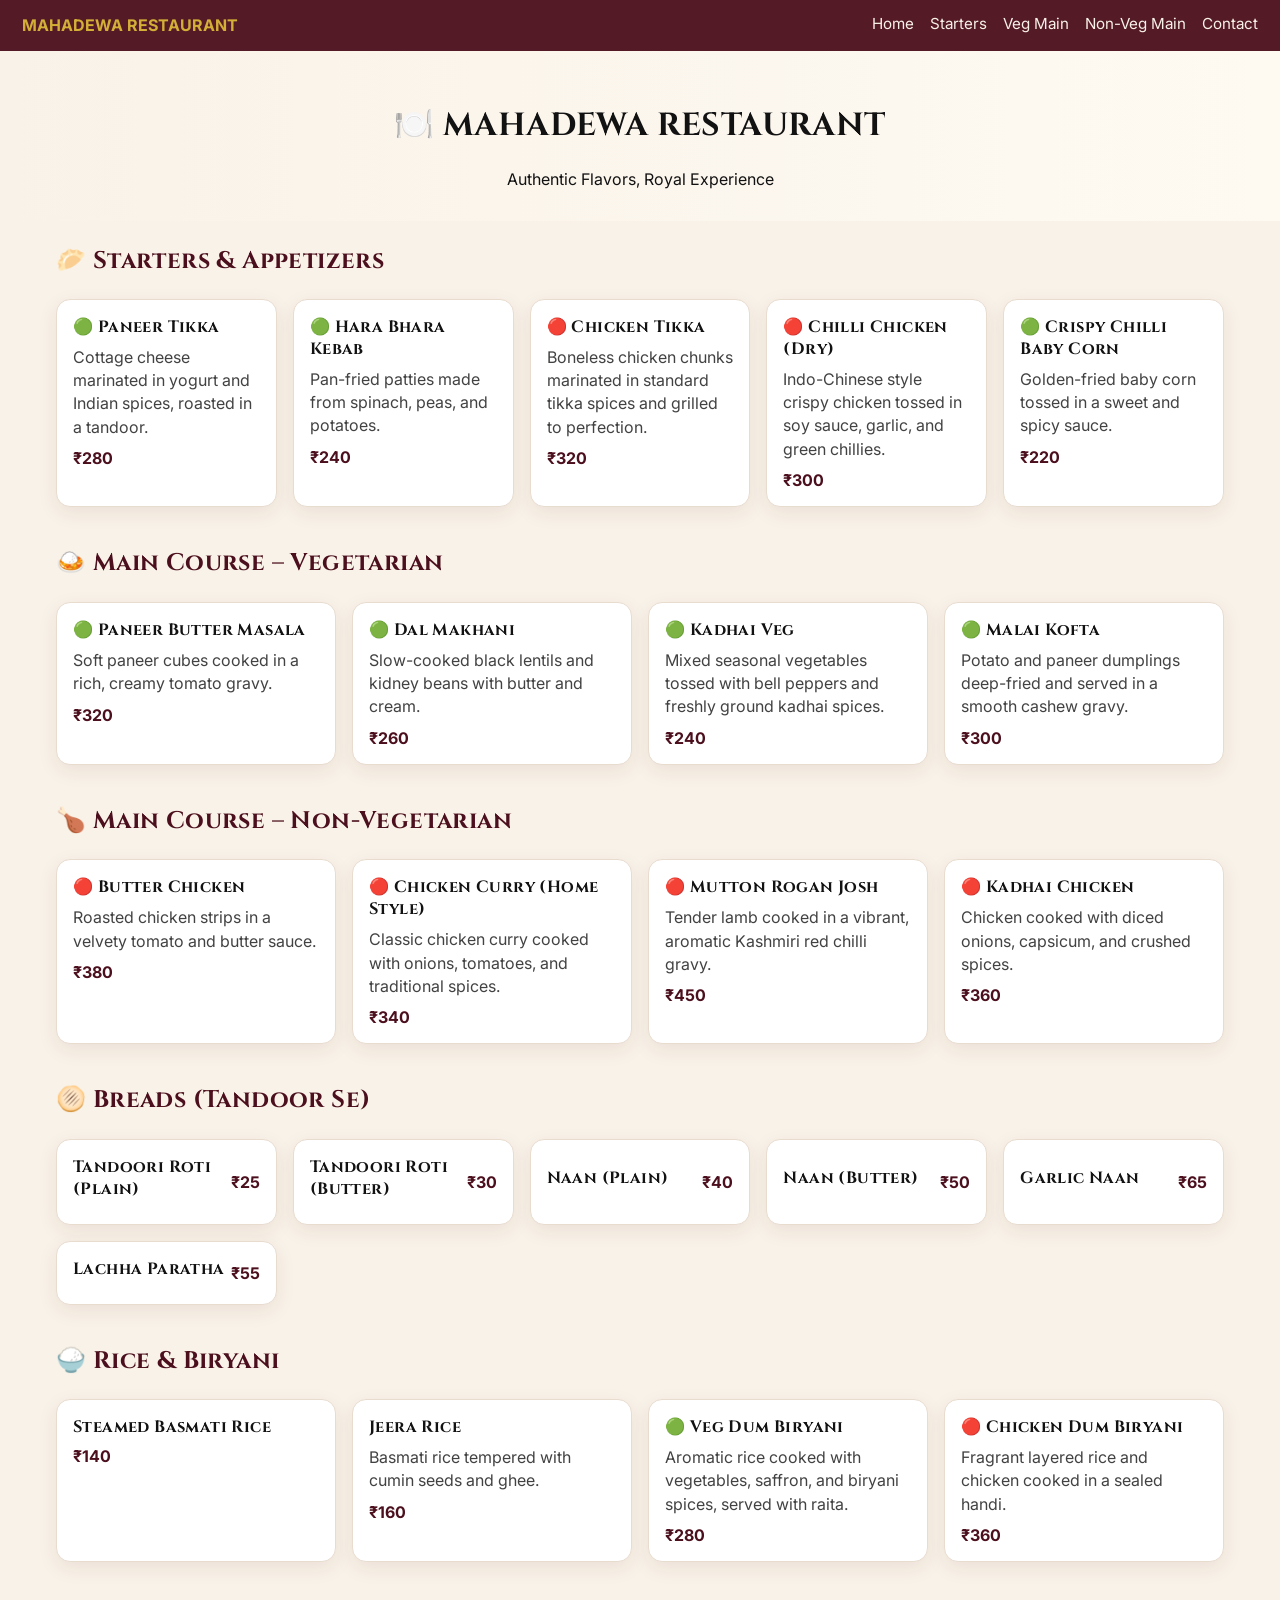
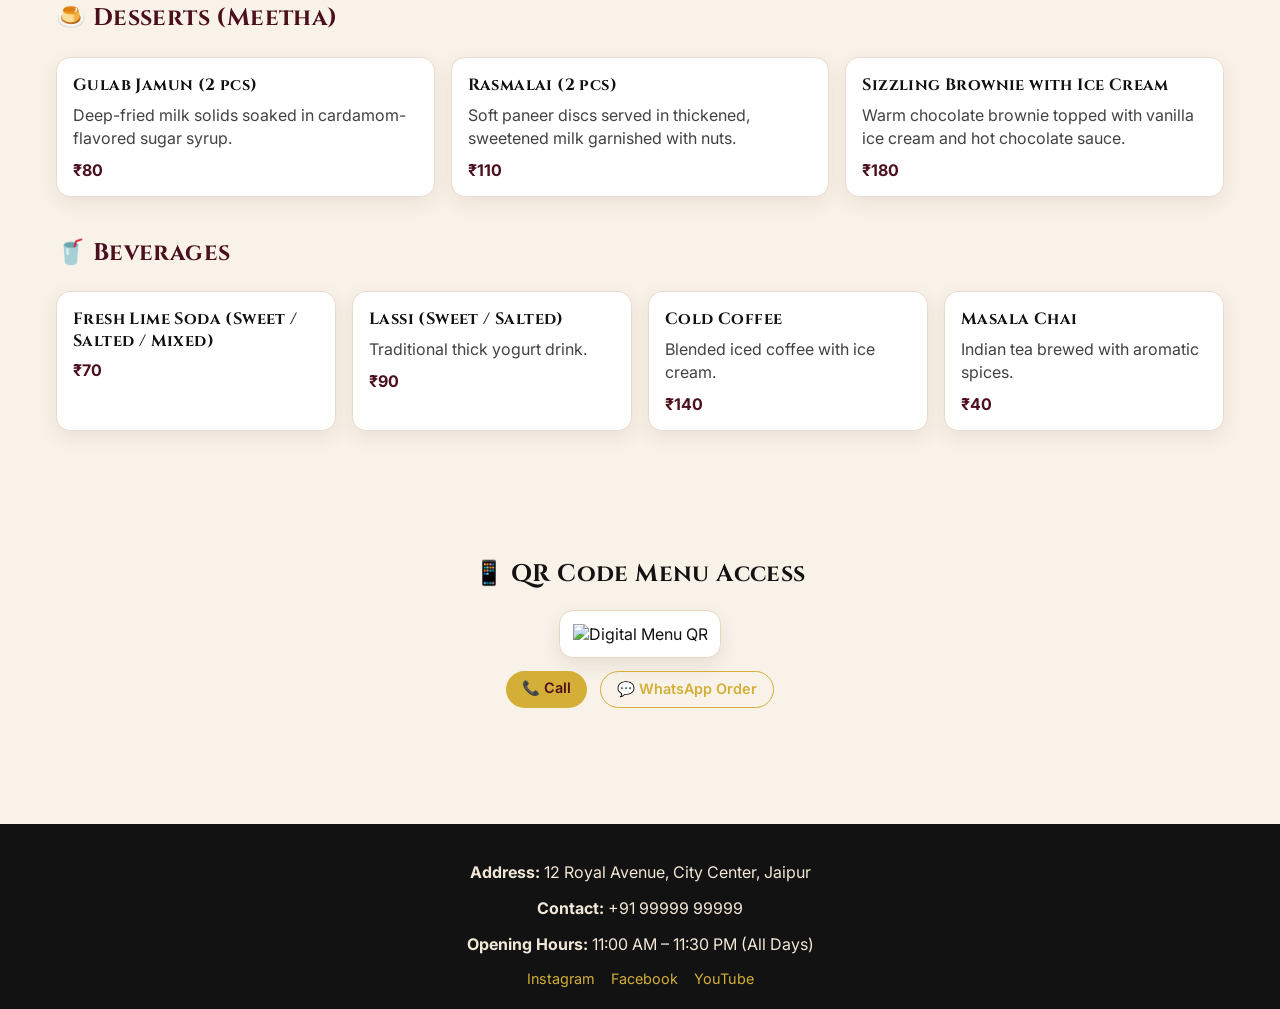
==== menu.html @ 1ee4d0aa "Create premium responsive website for Mahadewa Restaurant" ====
<!DOCTYPE html>
<html lang="en">
<head>
  <meta charset="UTF-8" />
  <meta name="viewport" content="width=device-width, initial-scale=1.0" />
  <title>Mahadewa Restaurant | Digital Menu</title>
  <link rel="preconnect" href="https://fonts.googleapis.com" />
  <link rel="preconnect" href="https://fonts.gstatic.com" crossorigin />
  <link href="https://fonts.googleapis.com/css2?family=Cinzel:wght@500;700&family=Inter:wght@300;400;500;600&display=swap" rel="stylesheet" />
  <link rel="stylesheet" href="styles.css" />
</head>
<body class="menu-page">
  <nav class="navbar sticky">
    <a href="index.html" class="brand">MAHADEWA RESTAURANT</a>
    <button class="nav-toggle" aria-label="Toggle navigation">☰</button>
    <div class="nav-links">
      <a href="index.html">Home</a>
      <a href="#starters">Starters</a>
      <a href="#veg-main">Veg Main</a>
      <a href="#nonveg-main">Non-Veg Main</a>
      <a href="#contact-footer">Contact</a>
    </div>
  </nav>

  <header class="menu-header fade-in">
    <h1>🍽️ MAHADEWA RESTAURANT</h1>
    <p>Authentic Flavors, Royal Experience</p>
  </header>

  <main class="menu-layout">
    <section class="menu-section fade-in" id="starters">
      <h2>🥟 Starters & Appetizers</h2>
      <div class="menu-cards">
        <article class="menu-card"><h3>🟢 Paneer Tikka</h3><p>Cottage cheese marinated in yogurt and Indian spices, roasted in a tandoor.</p><span>₹280</span></article>
        <article class="menu-card"><h3>🟢 Hara Bhara Kebab</h3><p>Pan-fried patties made from spinach, peas, and potatoes.</p><span>₹240</span></article>
        <article class="menu-card"><h3>🔴 Chicken Tikka</h3><p>Boneless chicken chunks marinated in standard tikka spices and grilled to perfection.</p><span>₹320</span></article>
        <article class="menu-card"><h3>🔴 Chilli Chicken (Dry)</h3><p>Indo-Chinese style crispy chicken tossed in soy sauce, garlic, and green chillies.</p><span>₹300</span></article>
        <article class="menu-card"><h3>🟢 Crispy Chilli Baby Corn</h3><p>Golden-fried baby corn tossed in a sweet and spicy sauce.</p><span>₹220</span></article>
      </div>
    </section>

    <section class="menu-section fade-in" id="veg-main">
      <h2>🍛 Main Course – Vegetarian</h2>
      <div class="menu-cards">
        <article class="menu-card"><h3>🟢 Paneer Butter Masala</h3><p>Soft paneer cubes cooked in a rich, creamy tomato gravy.</p><span>₹320</span></article>
        <article class="menu-card"><h3>🟢 Dal Makhani</h3><p>Slow-cooked black lentils and kidney beans with butter and cream.</p><span>₹260</span></article>
        <article class="menu-card"><h3>🟢 Kadhai Veg</h3><p>Mixed seasonal vegetables tossed with bell peppers and freshly ground kadhai spices.</p><span>₹240</span></article>
        <article class="menu-card"><h3>🟢 Malai Kofta</h3><p>Potato and paneer dumplings deep-fried and served in a smooth cashew gravy.</p><span>₹300</span></article>
      </div>
    </section>

    <section class="menu-section fade-in" id="nonveg-main">
      <h2>🍗 Main Course – Non-Vegetarian</h2>
      <div class="menu-cards">
        <article class="menu-card"><h3>🔴 Butter Chicken</h3><p>Roasted chicken strips in a velvety tomato and butter sauce.</p><span>₹380</span></article>
        <article class="menu-card"><h3>🔴 Chicken Curry (Home Style)</h3><p>Classic chicken curry cooked with onions, tomatoes, and traditional spices.</p><span>₹340</span></article>
        <article class="menu-card"><h3>🔴 Mutton Rogan Josh</h3><p>Tender lamb cooked in a vibrant, aromatic Kashmiri red chilli gravy.</p><span>₹450</span></article>
        <article class="menu-card"><h3>🔴 Kadhai Chicken</h3><p>Chicken cooked with diced onions, capsicum, and crushed spices.</p><span>₹360</span></article>
      </div>
    </section>

    <section class="menu-section fade-in">
      <h2>🫓 Breads (Tandoor Se)</h2>
      <div class="menu-cards simple">
        <article class="menu-card"><h3>Tandoori Roti (Plain)</h3><span>₹25</span></article>
        <article class="menu-card"><h3>Tandoori Roti (Butter)</h3><span>₹30</span></article>
        <article class="menu-card"><h3>Naan (Plain)</h3><span>₹40</span></article>
        <article class="menu-card"><h3>Naan (Butter)</h3><span>₹50</span></article>
        <article class="menu-card"><h3>Garlic Naan</h3><span>₹65</span></article>
        <article class="menu-card"><h3>Lachha Paratha</h3><span>₹55</span></article>
      </div>
    </section>

    <section class="menu-section fade-in">
      <h2>🍚 Rice & Biryani</h2>
      <div class="menu-cards">
        <article class="menu-card"><h3>Steamed Basmati Rice</h3><span>₹140</span></article>
        <article class="menu-card"><h3>Jeera Rice</h3><p>Basmati rice tempered with cumin seeds and ghee.</p><span>₹160</span></article>
        <article class="menu-card"><h3>🟢 Veg Dum Biryani</h3><p>Aromatic rice cooked with vegetables, saffron, and biryani spices, served with raita.</p><span>₹280</span></article>
        <article class="menu-card"><h3>🔴 Chicken Dum Biryani</h3><p>Fragrant layered rice and chicken cooked in a sealed handi.</p><span>₹360</span></article>
      </div>
    </section>

    <section class="menu-section fade-in">
      <h2>🍮 Desserts (Meetha)</h2>
      <div class="menu-cards">
        <article class="menu-card"><h3>Gulab Jamun (2 pcs)</h3><p>Deep-fried milk solids soaked in cardamom-flavored sugar syrup.</p><span>₹80</span></article>
        <article class="menu-card"><h3>Rasmalai (2 pcs)</h3><p>Soft paneer discs served in thickened, sweetened milk garnished with nuts.</p><span>₹110</span></article>
        <article class="menu-card"><h3>Sizzling Brownie with Ice Cream</h3><p>Warm chocolate brownie topped with vanilla ice cream and hot chocolate sauce.</p><span>₹180</span></article>
      </div>
    </section>

    <section class="menu-section fade-in">
      <h2>🥤 Beverages</h2>
      <div class="menu-cards">
        <article class="menu-card"><h3>Fresh Lime Soda (Sweet / Salted / Mixed)</h3><span>₹70</span></article>
        <article class="menu-card"><h3>Lassi (Sweet / Salted)</h3><p>Traditional thick yogurt drink.</p><span>₹90</span></article>
        <article class="menu-card"><h3>Cold Coffee</h3><p>Blended iced coffee with ice cream.</p><span>₹140</span></article>
        <article class="menu-card"><h3>Masala Chai</h3><p>Indian tea brewed with aromatic spices.</p><span>₹40</span></article>
      </div>
    </section>

    <section class="section qr-section fade-in">
      <h2>📱 QR Code Menu Access</h2>
      <img src="https://api.qrserver.com/v1/create-qr-code/?size=220x220&data=https://example.com/mahadewa/menu" alt="Digital Menu QR" class="qr-image" />
      <div class="quick-actions center">
        <a class="btn btn-gold small" href="tel:+919999999999">📞 Call</a>
        <a class="btn btn-outline small" href="https://wa.me/919999999999?text=Hello%20Mahadewa%20Restaurant%2C%20I%20want%20to%20place%20an%20order." target="_blank" rel="noopener">💬 WhatsApp Order</a>
      </div>
    </section>
  </main>

  <footer class="footer" id="contact-footer">
    <p><strong>Address:</strong> 12 Royal Avenue, City Center, Jaipur</p>
    <p><strong>Contact:</strong> +91 99999 99999</p>
    <p><strong>Opening Hours:</strong> 11:00 AM – 11:30 PM (All Days)</p>
    <div class="socials" aria-label="Social links">
      <a href="#" aria-label="Instagram">Instagram</a>
      <a href="#" aria-label="Facebook">Facebook</a>
      <a href="#" aria-label="YouTube">YouTube</a>
    </div>
  </footer>

  <script src="script.js"></script>
</body>
</html>
---- styles.css ----
:root {
  --maroon: #4b0f1d;
  --gold: #d4af37;
  --cream: #f9f2e8;
  --black: #121212;
}

* { box-sizing: border-box; }
html { scroll-behavior: smooth; }
body {
  margin: 0;
  font-family: 'Inter', sans-serif;
  color: var(--black);
  background: var(--cream);
}

h1, h2, h3 {
  font-family: 'Cinzel', serif;
  letter-spacing: 0.4px;
}

a { color: inherit; text-decoration: none; }

.navbar {
  position: sticky;
  top: 0;
  z-index: 100;
  display: flex;
  align-items: center;
  justify-content: space-between;
  padding: 0.9rem 1.4rem;
  background: rgba(75, 15, 29, 0.95);
  color: var(--cream);
  backdrop-filter: blur(7px);
}

.brand { font-weight: 700; color: var(--gold); }
.nav-links { display: flex; gap: 1rem; }
.nav-links a { font-size: 0.95rem; padding-bottom: 2px; border-bottom: 1px solid transparent; }
.nav-links a:hover { border-bottom-color: var(--gold); color: var(--gold); }
.nav-toggle {
  display: none;
  border: 1px solid var(--gold);
  background: transparent;
  color: var(--gold);
  border-radius: 6px;
  padding: 0.25rem 0.55rem;
}

.hero {
  min-height: 100vh;
  background: linear-gradient(rgba(18, 18, 18, 0.5), rgba(75, 15, 29, 0.6)),
  url('https://images.unsplash.com/photo-1517248135467-4c7edcad34c4?auto=format&fit=crop&w=1600&q=80') center/cover;
  color: #fff;
}
.hero-content {
  max-width: 860px;
  margin: 0 auto;
  text-align: center;
  padding: 20vh 1.2rem 0;
}
.hero h1 { font-size: clamp(2rem, 5vw, 4rem); margin-bottom: 0.5rem; }
.hero p { font-size: clamp(1rem, 2.5vw, 1.45rem); color: #f4e6ca; }
.hero-actions { display: flex; justify-content: center; gap: 1rem; margin-top: 1.8rem; flex-wrap: wrap; }

.btn {
  display: inline-block;
  border-radius: 999px;
  padding: 0.78rem 1.35rem;
  font-weight: 600;
  transition: transform .2s ease, box-shadow .2s ease;
}
.btn:hover { transform: translateY(-2px); box-shadow: 0 8px 18px rgba(0,0,0,.2); }
.btn-gold { background: var(--gold); color: var(--maroon); }
.btn-outline { border: 1px solid var(--gold); color: var(--gold); }
.btn.small { padding: 0.56rem 1rem; font-size: .9rem; }

.section { padding: 4.2rem 1.2rem; max-width: 1150px; margin: 0 auto; }
.intro { text-align: center; max-width: 820px; }
.section-header { display: flex; justify-content: space-between; align-items: center; gap: 1rem; flex-wrap: wrap; }

.grid-cards, .menu-cards {
  margin-top: 1.4rem;
  display: grid;
  grid-template-columns: repeat(auto-fit, minmax(220px, 1fr));
  gap: 1rem;
}

.card, .menu-card {
  background: #fff;
  border: 1px solid #e8dccf;
  border-radius: 14px;
  padding: 1rem;
  box-shadow: 0 6px 20px rgba(75, 15, 29, .08);
}

.menu-header {
  text-align: center;
  padding: 2rem 1rem 1rem;
  background: linear-gradient(90deg, #f9f2e8, #fefaf2);
}
.menu-layout { max-width: 1200px; margin: 0 auto; padding: 0 1rem 3rem; }
.menu-section { margin: 1.5rem 0 2.5rem; }
.menu-section h2 { color: var(--maroon); margin-bottom: 0.7rem; }
.menu-card h3 { margin: 0 0 .5rem; font-size: 1.02rem; }
.menu-card p { margin: 0 0 .6rem; color: #424242; line-height: 1.45; }
.menu-card span { font-weight: 700; color: var(--maroon); }
.simple .menu-card { display: flex; justify-content: space-between; align-items: center; }

.qr-section { text-align: center; }
.qr-image {
  width: min(220px, 65vw);
  background: #fff;
  padding: .8rem;
  border-radius: 14px;
  border: 1px solid #e9d7bc;
  box-shadow: 0 8px 20px rgba(0,0,0,.08);
}

.map-contact iframe {
  width: 100%;
  min-height: 300px;
  border: 0;
  border-radius: 12px;
}
.contact-grid { display: grid; grid-template-columns: 1fr 1.2fr; gap: 1.3rem; align-items: start; }
.quick-actions { display: flex; gap: .8rem; flex-wrap: wrap; margin-top: .8rem; }
.quick-actions.center { justify-content: center; }

.footer {
  background: var(--black);
  color: #f2e8d8;
  text-align: center;
  padding: 1.4rem;
}
.socials { display: flex; justify-content: center; gap: 1rem; flex-wrap: wrap; }
.socials a { color: var(--gold); font-size: .9rem; }

.fade-in {
  opacity: 0;
  transform: translateY(15px);
  transition: opacity .7s ease, transform .7s ease;
}
.fade-in.visible { opacity: 1; transform: translateY(0); }

@media (max-width: 860px) {
  .nav-toggle { display: block; }
  .nav-links {
    position: absolute;
    top: 58px;
    right: 12px;
    background: var(--maroon);
    border: 1px solid #7a1f34;
    border-radius: 10px;
    padding: .75rem;
    flex-direction: column;
    min-width: 170px;
    display: none;
  }
  .nav-links.open { display: flex; }
  .contact-grid { grid-template-columns: 1fr; }
}
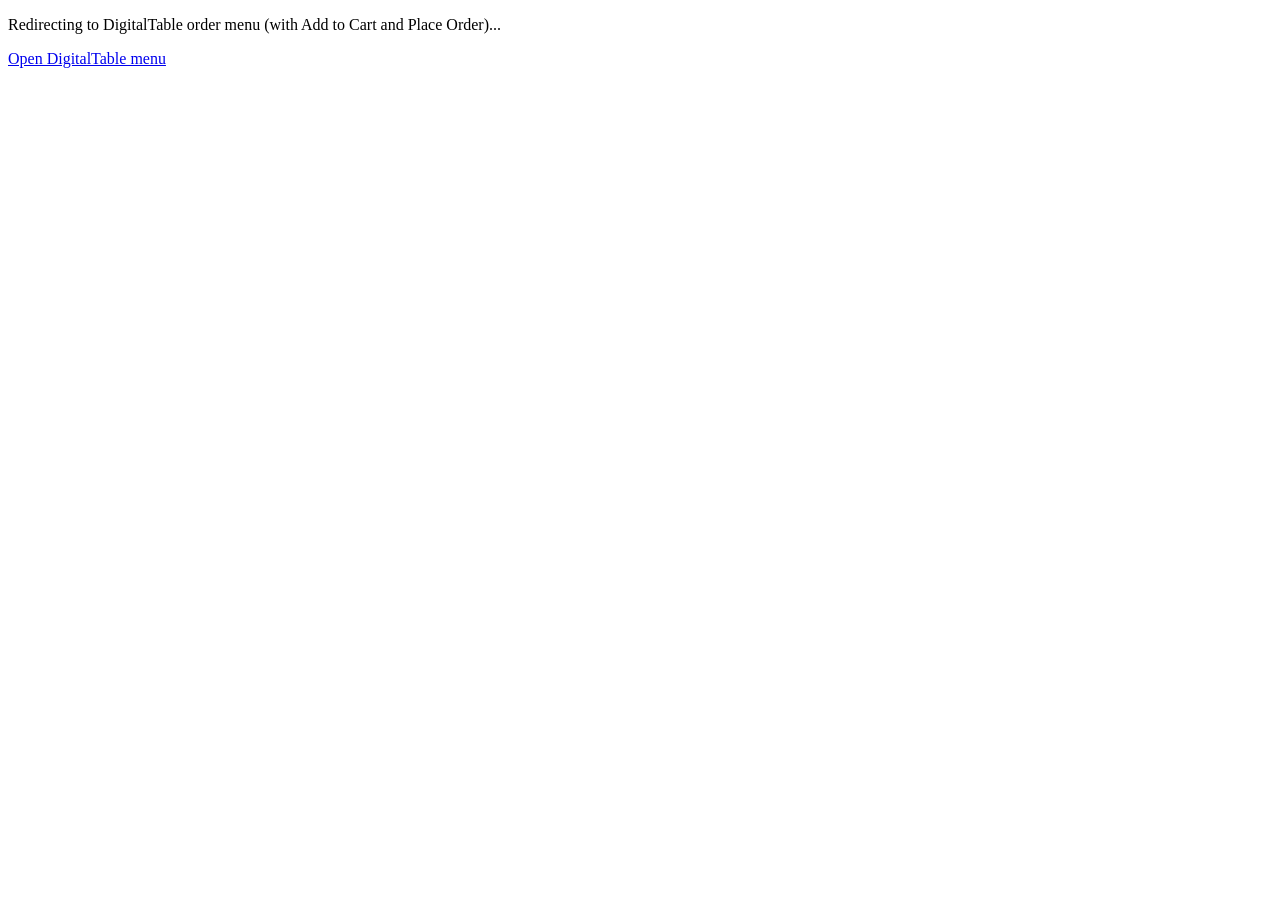
==== commit f767f00a: "Fix table QR visibility and menu entry routing" ====
--- a/menu.html
+++ b/menu.html
@@ -1,126 +1,13 @@
-<!DOCTYPE html>
+<!doctype html>
 <html lang="en">
 <head>
   <meta charset="UTF-8" />
   <meta name="viewport" content="width=device-width, initial-scale=1.0" />
-  <title>Mahadewa Restaurant | Digital Menu</title>
-  <link rel="preconnect" href="https://fonts.googleapis.com" />
-  <link rel="preconnect" href="https://fonts.gstatic.com" crossorigin />
-  <link href="https://fonts.googleapis.com/css2?family=Cinzel:wght@500;700&family=Inter:wght@300;400;500;600&display=swap" rel="stylesheet" />
-  <link rel="stylesheet" href="styles.css" />
+  <title>DigitalTable Menu</title>
+  <meta http-equiv="refresh" content="0; url=public/index.php?table_id=1" />
 </head>
-<body class="menu-page">
-  <nav class="navbar sticky">
-    <a href="index.html" class="brand">MAHADEWA RESTAURANT</a>
-    <button class="nav-toggle" aria-label="Toggle navigation">☰</button>
-    <div class="nav-links">
-      <a href="index.html">Home</a>
-      <a href="#starters">Starters</a>
-      <a href="#veg-main">Veg Main</a>
-      <a href="#nonveg-main">Non-Veg Main</a>
-      <a href="#contact-footer">Contact</a>
-    </div>
-  </nav>
-
-  <header class="menu-header fade-in">
-    <h1>🍽️ MAHADEWA RESTAURANT</h1>
-    <p>Authentic Flavors, Royal Experience</p>
-  </header>
-
-  <main class="menu-layout">
-    <section class="menu-section fade-in" id="starters">
-      <h2>🥟 Starters & Appetizers</h2>
-      <div class="menu-cards">
-        <article class="menu-card"><h3>🟢 Paneer Tikka</h3><p>Cottage cheese marinated in yogurt and Indian spices, roasted in a tandoor.</p><span>₹280</span></article>
-        <article class="menu-card"><h3>🟢 Hara Bhara Kebab</h3><p>Pan-fried patties made from spinach, peas, and potatoes.</p><span>₹240</span></article>
-        <article class="menu-card"><h3>🔴 Chicken Tikka</h3><p>Boneless chicken chunks marinated in standard tikka spices and grilled to perfection.</p><span>₹320</span></article>
-        <article class="menu-card"><h3>🔴 Chilli Chicken (Dry)</h3><p>Indo-Chinese style crispy chicken tossed in soy sauce, garlic, and green chillies.</p><span>₹300</span></article>
-        <article class="menu-card"><h3>🟢 Crispy Chilli Baby Corn</h3><p>Golden-fried baby corn tossed in a sweet and spicy sauce.</p><span>₹220</span></article>
-      </div>
-    </section>
-
-    <section class="menu-section fade-in" id="veg-main">
-      <h2>🍛 Main Course – Vegetarian</h2>
-      <div class="menu-cards">
-        <article class="menu-card"><h3>🟢 Paneer Butter Masala</h3><p>Soft paneer cubes cooked in a rich, creamy tomato gravy.</p><span>₹320</span></article>
-        <article class="menu-card"><h3>🟢 Dal Makhani</h3><p>Slow-cooked black lentils and kidney beans with butter and cream.</p><span>₹260</span></article>
-        <article class="menu-card"><h3>🟢 Kadhai Veg</h3><p>Mixed seasonal vegetables tossed with bell peppers and freshly ground kadhai spices.</p><span>₹240</span></article>
-        <article class="menu-card"><h3>🟢 Malai Kofta</h3><p>Potato and paneer dumplings deep-fried and served in a smooth cashew gravy.</p><span>₹300</span></article>
-      </div>
-    </section>
-
-    <section class="menu-section fade-in" id="nonveg-main">
-      <h2>🍗 Main Course – Non-Vegetarian</h2>
-      <div class="menu-cards">
-        <article class="menu-card"><h3>🔴 Butter Chicken</h3><p>Roasted chicken strips in a velvety tomato and butter sauce.</p><span>₹380</span></article>
-        <article class="menu-card"><h3>🔴 Chicken Curry (Home Style)</h3><p>Classic chicken curry cooked with onions, tomatoes, and traditional spices.</p><span>₹340</span></article>
-        <article class="menu-card"><h3>🔴 Mutton Rogan Josh</h3><p>Tender lamb cooked in a vibrant, aromatic Kashmiri red chilli gravy.</p><span>₹450</span></article>
-        <article class="menu-card"><h3>🔴 Kadhai Chicken</h3><p>Chicken cooked with diced onions, capsicum, and crushed spices.</p><span>₹360</span></article>
-      </div>
-    </section>
-
-    <section class="menu-section fade-in">
-      <h2>🫓 Breads (Tandoor Se)</h2>
-      <div class="menu-cards simple">
-        <article class="menu-card"><h3>Tandoori Roti (Plain)</h3><span>₹25</span></article>
-        <article class="menu-card"><h3>Tandoori Roti (Butter)</h3><span>₹30</span></article>
-        <article class="menu-card"><h3>Naan (Plain)</h3><span>₹40</span></article>
-        <article class="menu-card"><h3>Naan (Butter)</h3><span>₹50</span></article>
-        <article class="menu-card"><h3>Garlic Naan</h3><span>₹65</span></article>
-        <article class="menu-card"><h3>Lachha Paratha</h3><span>₹55</span></article>
-      </div>
-    </section>
-
-    <section class="menu-section fade-in">
-      <h2>🍚 Rice & Biryani</h2>
-      <div class="menu-cards">
-        <article class="menu-card"><h3>Steamed Basmati Rice</h3><span>₹140</span></article>
-        <article class="menu-card"><h3>Jeera Rice</h3><p>Basmati rice tempered with cumin seeds and ghee.</p><span>₹160</span></article>
-        <article class="menu-card"><h3>🟢 Veg Dum Biryani</h3><p>Aromatic rice cooked with vegetables, saffron, and biryani spices, served with raita.</p><span>₹280</span></article>
-        <article class="menu-card"><h3>🔴 Chicken Dum Biryani</h3><p>Fragrant layered rice and chicken cooked in a sealed handi.</p><span>₹360</span></article>
-      </div>
-    </section>
-
-    <section class="menu-section fade-in">
-      <h2>🍮 Desserts (Meetha)</h2>
-      <div class="menu-cards">
-        <article class="menu-card"><h3>Gulab Jamun (2 pcs)</h3><p>Deep-fried milk solids soaked in cardamom-flavored sugar syrup.</p><span>₹80</span></article>
-        <article class="menu-card"><h3>Rasmalai (2 pcs)</h3><p>Soft paneer discs served in thickened, sweetened milk garnished with nuts.</p><span>₹110</span></article>
-        <article class="menu-card"><h3>Sizzling Brownie with Ice Cream</h3><p>Warm chocolate brownie topped with vanilla ice cream and hot chocolate sauce.</p><span>₹180</span></article>
-      </div>
-    </section>
-
-    <section class="menu-section fade-in">
-      <h2>🥤 Beverages</h2>
-      <div class="menu-cards">
-        <article class="menu-card"><h3>Fresh Lime Soda (Sweet / Salted / Mixed)</h3><span>₹70</span></article>
-        <article class="menu-card"><h3>Lassi (Sweet / Salted)</h3><p>Traditional thick yogurt drink.</p><span>₹90</span></article>
-        <article class="menu-card"><h3>Cold Coffee</h3><p>Blended iced coffee with ice cream.</p><span>₹140</span></article>
-        <article class="menu-card"><h3>Masala Chai</h3><p>Indian tea brewed with aromatic spices.</p><span>₹40</span></article>
-      </div>
-    </section>
-
-    <section class="section qr-section fade-in">
-      <h2>📱 QR Code Menu Access</h2>
-      <img src="https://api.qrserver.com/v1/create-qr-code/?size=220x220&data=https://example.com/mahadewa/menu" alt="Digital Menu QR" class="qr-image" />
-      <div class="quick-actions center">
-        <a class="btn btn-gold small" href="tel:+919999999999">📞 Call</a>
-        <a class="btn btn-outline small" href="https://wa.me/919999999999?text=Hello%20Mahadewa%20Restaurant%2C%20I%20want%20to%20place%20an%20order." target="_blank" rel="noopener">💬 WhatsApp Order</a>
-      </div>
-    </section>
-  </main>
-
-  <footer class="footer" id="contact-footer">
-    <p><strong>Address:</strong> 12 Royal Avenue, City Center, Jaipur</p>
-    <p><strong>Contact:</strong> +91 99999 99999</p>
-    <p><strong>Opening Hours:</strong> 11:00 AM – 11:30 PM (All Days)</p>
-    <div class="socials" aria-label="Social links">
-      <a href="#" aria-label="Instagram">Instagram</a>
-      <a href="#" aria-label="Facebook">Facebook</a>
-      <a href="#" aria-label="YouTube">YouTube</a>
-    </div>
-  </footer>
-
-  <script src="script.js"></script>
+<body>
+  <p>Redirecting to DigitalTable order menu (with Add to Cart and Place Order)...</p>
+  <p><a href="public/index.php?table_id=1">Open DigitalTable menu</a></p>
 </body>
 </html>
